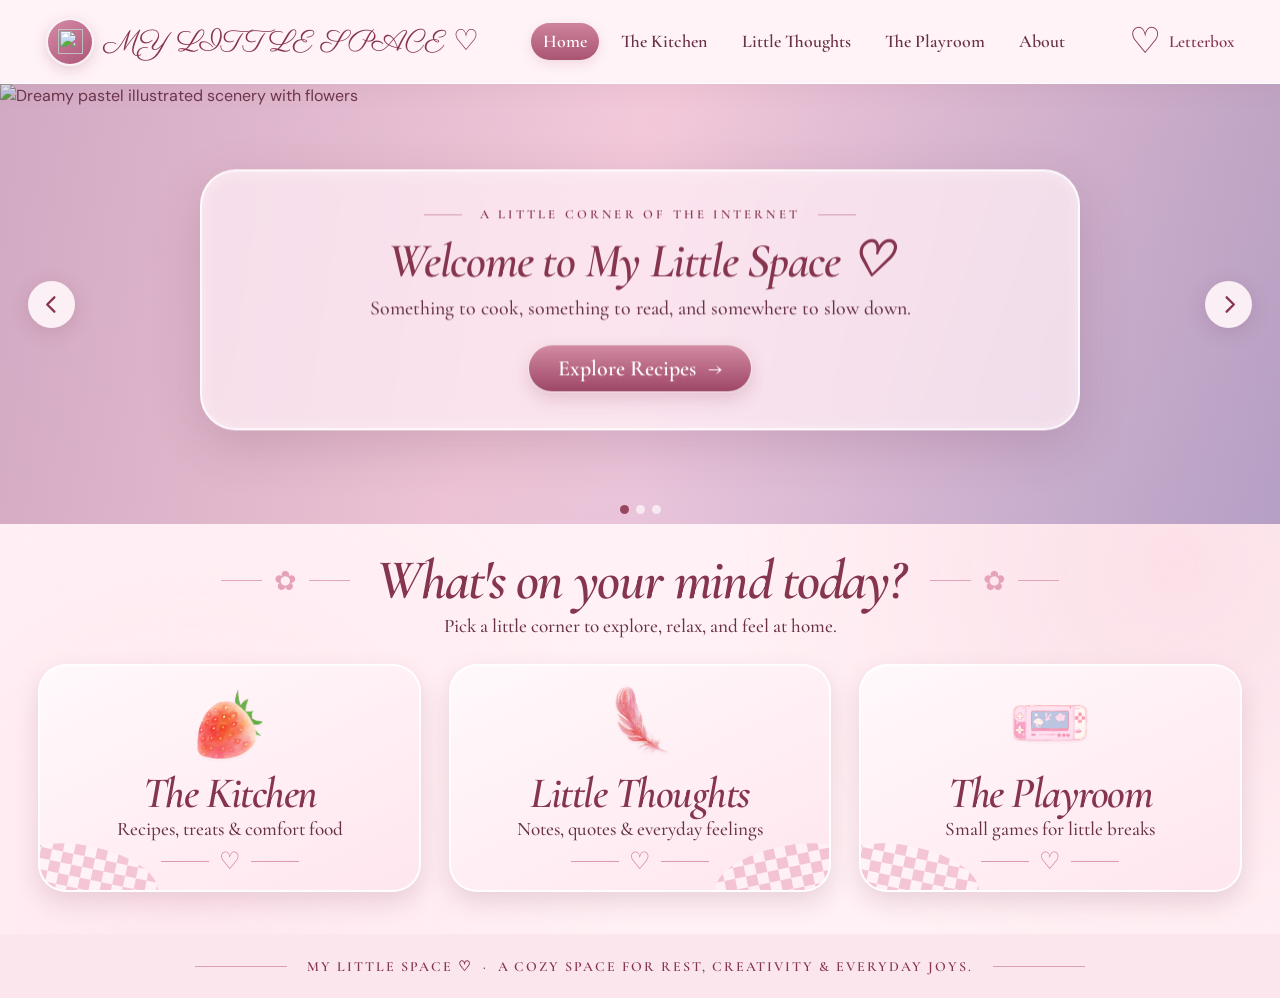
==== index.html @ 22b1b5f2 "Redesign About page with personal introduction and soft pink theme" ====
<!DOCTYPE html>
<html lang="en">
<head>
  <meta charset="UTF-8">
  <meta name="viewport" content="width=device-width, initial-scale=1.0">
  <meta name="theme-color" content="#fff1f5">
  <meta name="description" content="My Little Space — a cozy place for recipes, little thoughts and playful breaks.">
  <title>MY LITTLE SPACE ♡ | Home</title>

  <!-- working image carousel  -->
  <link href="https://cdn.jsdelivr.net/npm/bootstrap@5.3.2/dist/css/bootstrap.min.css" rel="stylesheet">

  <!-- elegant serif headlines, romantic brand lettering-->
  <link rel="preconnect" href="https://fonts.googleapis.com">
  <link rel="preconnect" href="https://fonts.gstatic.com" crossorigin>
  <link href="https://fonts.googleapis.com/css2?family=Cormorant+Garamond:ital,wght@0,400;0,500;0,600;1,400;1,500;1,600&family=DM+Sans:wght@400;500;600;700&family=Parisienne&display=swap" rel="stylesheet">

  <!-- homepage-only CSS-->
  <link rel="stylesheet" href="home.css">
  <link rel="icon" type="image/png" href="assets/favicon.png">
</head>
<body class="home-page">
  <header class="top-bar">
    <a href="index.html" class="brand-name" aria-label="My Little Space home">
      <span class="brand-home-icon" aria-hidden="true">
        <img src="assets/home.png" alt="">
      </span>
      <span>MY LITTLE SPACE <span class="brand-heart">♡</span></span>
    </a>

    <nav class="main-menu" aria-label="Main navigation">
      <a href="index.html" class="is-active" aria-current="page">Home</a>
      <a href="recipes.html">The Kitchen</a>
      <a href="notes.html">Little Thoughts</a>
      <a href="games.html">The Playroom</a>
      <a href="about.html">About</a>
    </nav>

    <a href="contact.html" class="letterbox-link" aria-label="Visit the Letterbox">
      <span aria-hidden="true">♡</span><span class="letterbox-label">Letterbox</span>
    </a>
  </header>

  <main>
    <!-- THREE-SLIDE BOOTSTRAP IMAGE CAROUSEL -->
    <section id="mainCarousel" class="carousel slide carousel-fade comfort-image-carousel"
      data-bs-ride="carousel" data-bs-interval="6500" aria-label="Featured spaces">

      <div class="carousel-indicators">
        <button type="button" data-bs-target="#mainCarousel" data-bs-slide-to="0" class="active"
          aria-current="true" aria-label="Show welcome slide"></button>
        <button type="button" data-bs-target="#mainCarousel" data-bs-slide-to="1"
          aria-label="Show notes slide"></button>
        <button type="button" data-bs-target="#mainCarousel" data-bs-slide-to="2"
          aria-label="Show games slide"></button>
      </div>

      <div class="carousel-inner">
        <div class="carousel-item active slide-one">
          <img class="carousel-photo"
            src="https://wallpaperbat.com/img/7223442-anime-girl-wallpaper-4k-girly-background-surreal-fairy.jpg"
            alt="Dreamy pastel illustrated scenery with flowers" fetchpriority="high">
          <div class="carousel-caption">
            <p class="slide-eyebrow">A LITTLE CORNER OF THE INTERNET</p>
            <h1>Welcome to My Little Space <span aria-hidden="true">♡</span></h1>
            <p class="slide-description">Something to cook, something to read, and somewhere to slow down.</p>
            <a href="recipes.html" class="comfort-button">Explore Recipes <span aria-hidden="true">→</span></a>
          </div>
        </div>

        <div class="carousel-item slide-two">
          <img class="carousel-photo"
            src="https://wallpaperbat.com/img/7223997-anime-girl-8k-ultra-hd-wallpaper.jpg"
            alt="Pastel illustrated scene" loading="lazy">
          <div class="carousel-caption">
            <p class="slide-eyebrow">LITTLE THOUGHTS</p>
            <h2>Some things are worth writing down.</h2>
            <p class="slide-description">Passing thoughts, comforting words, and moments worth keeping.</p>
            <a href="notes.html" class="comfort-button">Read My Notes <span aria-hidden="true">→</span></a>
          </div>
        </div>

        <div class="carousel-item slide-three">
          <img class="carousel-photo"
            src="https://wallpaperbat.com/img/7223920-anime-girl-wallpaper.jpg"
            alt="Whimsical illustrated scene" loading="lazy">
          <div class="carousel-caption">
            <p class="slide-eyebrow">TAKE A LITTLE BREAK</p>
            <h2>A little play never hurts.</h2>
            <p class="slide-description">Small games and gentle distractions for whenever you need a moment.</p>
            <a href="games.html" class="comfort-button">Visit the Playroom <span aria-hidden="true">→</span></a>
          </div>
        </div>
      </div>

      <button class="carousel-control-prev" type="button" data-bs-target="#mainCarousel"
        data-bs-slide="prev" aria-label="Previous slide">
        <span class="carousel-control-prev-icon" aria-hidden="true"></span>
      </button>
      <button class="carousel-control-next" type="button" data-bs-target="#mainCarousel"
        data-bs-slide="next" aria-label="Next slide">
        <span class="carousel-control-next-icon" aria-hidden="true"></span>
      </button>
    </section>

    <!--feature cards -->
    <section class="comfort-features" aria-labelledby="features-title">
      <div class="features-container">
        <div class="features-heading">
          <div class="decorated-heading">
            <span class="heading-flourish" aria-hidden="true">✿</span>
            <h2 id="features-title">What's on your mind today?</h2>
            <span class="heading-flourish" aria-hidden="true">✿</span>
          </div>
          <p>Pick a little corner to explore, relax, and feel at home.</p>
        </div>

        <div class="feature-grid">
          <button type="button" class="feature-card card-recipes" data-feature="recipes"
            aria-controls="recipes-detail" aria-expanded="false">
            <img src="assets/recipes.png" alt="" class="feature-icon" loading="lazy">
            <h3>The Kitchen</h3>
            <p>Recipes, treats &amp; comfort food</p>
            <span class="card-ornament" aria-hidden="true"><span></span>♡<span></span></span>
          </button>
          <button type="button" class="feature-card card-notes" data-feature="notes"
            aria-controls="notes-detail" aria-expanded="false">
            <img src="assets/notes.png" alt="" class="feature-icon" loading="lazy">
            <h3>Little Thoughts</h3>
            <p>Notes, quotes &amp; everyday feelings</p>
            <span class="card-ornament" aria-hidden="true"><span></span>♡<span></span></span>
          </button>
          <button type="button" class="feature-card card-games" data-feature="games"
            aria-controls="games-detail" aria-expanded="false">
            <img src="assets/games.png" alt="" class="feature-icon" loading="lazy">
            <h3>The Playroom</h3>
            <p>Small games for little breaks</p>
            <span class="card-ornament" aria-hidden="true"><span></span>♡<span></span></span>
          </button>
        </div>

        <div class="feature-details">
          <div class="feature-detail" id="recipes-detail" hidden>
            <h3>From My Kitchen ♡</h3>
            <p>Favourite recipes, meals I've tried, and desserts I want to remember.</p>
            <a href="recipes.html">Browse recipes →</a>
          </div>
          <div class="feature-detail" id="notes-detail" hidden>
            <h3>Dear Diary...</h3>
            <p>Sometimes it's a quote; sometimes it's a passing thought.</p>
            <a href="notes.html">Explore notes →</a>
          </div>
          <div class="feature-detail" id="games-detail" hidden>
            <h3>Time for a Little Break!</h3>
            <p>Play something small and enjoy a moment of fun.</p>
            <a href="games.html">Explore games →</a>
          </div>
        </div>
      </div>
    </section>
  </main>

  <footer class="comfort-footer">
    <span class="footer-line" aria-hidden="true"></span>
    <span>MY LITTLE SPACE ♡ &nbsp;·&nbsp; A COZY SPACE FOR REST, CREATIVITY &amp; EVERYDAY JOYS.</span>
    <span class="footer-line" aria-hidden="true"></span>
  </footer>

  <script src="https://cdn.jsdelivr.net/npm/bootstrap@5.3.2/dist/js/bootstrap.bundle.min.js"></script>
  <script>
    // Clicking a card reveals its content; clicking it again collapses the panel.
    const featureCards = document.querySelectorAll('.feature-card');
    const featureDetails = document.querySelectorAll('.feature-detail');
    featureCards.forEach((card) => {
      card.addEventListener('click', () => {
        const wasExpanded = card.getAttribute('aria-expanded') === 'true';
        featureCards.forEach((item) => {
          item.setAttribute('aria-expanded', 'false');
          item.classList.remove('selected');
        });
        featureDetails.forEach((detail) => { detail.hidden = true; });
        if (!wasExpanded) {
          card.setAttribute('aria-expanded', 'true');
          card.classList.add('selected');
          document.getElementById(card.dataset.feature + '-detail').hidden = false;
        }
      });
    });
  </script>
</body>
</html>
---- home.css ----
/* MY LITTLE SPACE — light pink homepage
   Separate from style.css so Recipes, Notes, Games, etc. keep their current styles.
*/
:root {
  --page-pink: #fff1f5;
  --rose-wash: #ffe7ef;
  --surface: #fff6f9;
  --rose: #bb6a86;
  --rose-deep: #86354f;
  --rose-dark: #693147;
  --rose-muted: #936476;
  --rose-line: #eac2d0;
  --display: "Cormorant Garamond", Georgia, serif;
  --brand: "Parisienne", "Cormorant Garamond", Georgia, serif;
  --body: "DM Sans", Arial, sans-serif;
}

*, *::before, *::after { box-sizing: border-box; }
html { scroll-behavior: smooth; }
body.home-page {
  min-width: 320px;
  margin: 0;
  background: var(--page-pink);
  color: var(--rose-dark);
  font-family: var(--body);
  overflow-x: hidden;
}
.home-page img { max-width: 100%; }
.home-page a { color: inherit; }
.home-page button { font: inherit; }
.home-page [hidden] { display: none !important; }
.home-page :focus-visible { outline: 3px solid var(--rose-deep); outline-offset: 5px; }

/* HEADER */
.home-page .top-bar {
  min-height: 84px;
  padding: 13px clamp(24px, 3.6vw, 64px);
  display: grid;
  grid-template-columns: max-content minmax(0, 1fr) max-content;
  align-items: center;
  gap: clamp(10px, 1.9vw, 27px);
  background: rgba(255, 243, 247, .98);
  border-bottom: 1px solid rgba(255,255,255,.82);
  box-shadow: 0 4px 24px rgba(133, 64, 92, .08);
  position: relative;
  z-index: 20;
}
.home-page .brand-name {
  display: inline-flex;
  gap: 10px;
  align-items: center;
  width: fit-content;
  text-decoration: none;
  color: var(--rose-deep);
  font-family: var(--brand);
  font-size: clamp(29px, 2.2vw, 36px);
  white-space: nowrap;
  line-height: 1;
}
.home-page .brand-flower {
  font-family: Georgia, serif;
  font-size: 31px;
  color: #e6a0b9;
  transform: rotate(-17deg);
}
.home-page .brand-heart { font-family: var(--display); }
.home-page .main-menu {
  display: flex;
  flex-wrap: wrap;
  align-items: center;
  justify-content: center;
  gap: clamp(5px, .8vw, 15px);
}
.home-page .brand-home-icon {
  display: inline-flex;
  align-items: center;
  justify-content: center;

  width: 48px;
  height: 48px;
  flex-shrink: 0;

  border-radius: 50%;
  background: linear-gradient(145deg, #d58aa6, #ad5678);
  border: 2px solid rgba(255, 255, 255, 0.9);

  box-shadow: 0 4px 14px rgba(134, 53, 79, 0.2);
  transition: transform 0.2s ease;
}

.home-page .brand-home-icon img {
  width: 25px;
  height: 25px;
  object-fit: contain;
}

.home-page .brand-name:hover .brand-home-icon {
  transform: translateY(-2px);
}

.home-page .main-menu a {
  color: var(--rose-dark);
  text-decoration: none;
  white-space: nowrap;
  font: 600 clamp(16px, 1.4vw, 20px)/1 var(--display);
  padding: 10px 12px;
  border-radius: 999px;
  transition: color .2s ease, background .2s ease, transform .2s ease;
}
.home-page .main-menu a:hover { color: var(--rose-deep); background: #ffe7ef; transform: translateY(-1px); }
.home-page .main-menu a.is-active,
.home-page .main-menu a[aria-current="page"] {
  color: white;
  background: linear-gradient(180deg, #ce839c, #aa5473);
  box-shadow: 0 4px 12px rgba(154, 61, 95, .14);
}
.home-page .letterbox-link {
  justify-self: end;
  display: inline-flex;
  align-items: center;
  gap: 8px;
  text-decoration: none;
  color: var(--rose-deep);
  font: 600 17px var(--display);
}
.home-page .letterbox-link > span:first-child { font-size: 36px; line-height: .6; font-weight: 400; }
.home-page .letterbox-link:hover { color: #bc6683; }

/* CAROUSEL: image background + central translucent glass panel */
.home-page #mainCarousel { background: #f8d9e4; }
.home-page #mainCarousel .carousel-item {
  position: relative;
  height: clamp(440px, 33vw, 500px);
  overflow: hidden;
  isolation: isolate;
  background: linear-gradient(120deg, #e4bed5, #f2c8d9 45%, #c5b3d9);
}
.home-page #mainCarousel .carousel-photo {
  position: absolute;
  inset: 0;
  display: block;
  width: 100%;
  height: 100%;
  object-fit: cover;
  object-position: center 46%;
}
.home-page #mainCarousel .carousel-item::before {
  content: "";
  position: absolute;
  inset: 0;
  z-index: 1;
  background: linear-gradient(90deg, rgba(110, 62, 98, .16), rgba(255, 216, 233, .06) 50%, rgba(100, 56, 89, .16));
  pointer-events: none;
}
.home-page #mainCarousel .carousel-caption {
  position: absolute;
  z-index: 2;
  top: 49%; left: 50%; right: auto; bottom: auto;
  transform: translate(-50%, -50%);
  width: min(880px, 78vw);
  max-width: none;
  padding: clamp(24px, 2.8vw, 44px) clamp(24px, 4vw, 54px);
  margin: 0;
  background: rgba(255, 239, 246, .73);
  color: var(--rose-deep);
  border: 2px solid rgba(255, 255, 255, .86);
  border-radius: 36px;
  box-shadow: 0 16px 50px rgba(102, 48, 78, .19), inset 0 1px 14px rgba(255,255,255,.4);
  -webkit-backdrop-filter: blur(12px);
  backdrop-filter: blur(12px);
  text-align: center;
}
.home-page .slide-eyebrow {
  display: flex;
  align-items: center;
  justify-content: center;
  gap: 18px;
  color: var(--rose-deep);
  font: 600 clamp(10px, 1vw, 14px)/1.3 var(--display);
  letter-spacing: .25em;
  margin: 0 0 12px;
}
.home-page .slide-eyebrow::before,
.home-page .slide-eyebrow::after {
  content: "";
  width: clamp(18px, 3vw, 45px);
  height: 1px;
  background: #d49aad;
}
.home-page #mainCarousel h1,
.home-page #mainCarousel h2 {
  margin: 0 0 5px;
  color: var(--rose-deep);
  font: italic 600 clamp(38px, 3.8vw, 57px)/1.07 var(--display);
  letter-spacing: -.025em;
  text-shadow: none;
}
.home-page #mainCarousel h2 { font-size: clamp(36px, 4vw, 61px); }
.home-page #mainCarousel .slide-description {
  color: var(--rose-dark);
  margin: 7px 0 21px;
  font: 500 clamp(15px, 1.55vw, 21px)/1.45 var(--display);
}
.home-page .comfort-button {
  display: inline-flex;
  justify-content: center;
  align-items: center;
  gap: 12px;
  min-width: 206px;
  padding: 11px 29px;
  border-radius: 999px;
  background: linear-gradient(180deg, #d38ba2, #9e4767);
  border: 1px solid rgba(255,255,255,.8);
  box-shadow: 0 7px 17px rgba(130, 46, 80, .18);
  color: white !important;
  text-decoration: none;
  font: 600 22px/1.1 var(--display);
  transition: transform .2s ease, box-shadow .2s ease;
}
.home-page .comfort-button:hover { transform: translateY(-3px); box-shadow: 0 11px 25px rgba(130,46,80,.27); }
.home-page #mainCarousel .carousel-control-prev,
.home-page #mainCarousel .carousel-control-next {
  z-index: 3;
  width: 8%;
  opacity: 1;
}
.home-page #mainCarousel .carousel-control-prev-icon,
.home-page #mainCarousel .carousel-control-next-icon {
  background-color: rgba(255, 247, 250, .91);
  background-size: 48% 48%;
  border-radius: 50%;
  width: 47px;
  height: 47px;
  box-shadow: 0 4px 20px rgba(104,52,77,.17);
}
.home-page #mainCarousel .carousel-control-prev-icon {
  background-image: url("data:image/svg+xml,%3Csvg xmlns='http://www.w3.org/2000/svg' viewBox='0 0 16 16'%3E%3Cpath fill='none' stroke='%2386354f' stroke-width='1.6' stroke-linecap='round' stroke-linejoin='round' d='m10 3-5 5 5 5'/%3E%3C/svg%3E");
}
.home-page #mainCarousel .carousel-control-next-icon {
  background-image: url("data:image/svg+xml,%3Csvg xmlns='http://www.w3.org/2000/svg' viewBox='0 0 16 16'%3E%3Cpath fill='none' stroke='%2386354f' stroke-width='1.6' stroke-linecap='round' stroke-linejoin='round' d='m6 3 5 5-5 5'/%3E%3C/svg%3E");
}
.home-page #mainCarousel .carousel-indicators { z-index: 3; bottom: 10px; gap: 7px; margin-bottom: 0; }
.home-page #mainCarousel .carousel-indicators button {
  width: 9px; height: 9px;
  margin: 0;
  border: none;
  border-radius: 50%;
  background: #fff7fa;
  opacity: .72;
}
.home-page #mainCarousel .carousel-indicators button.active { opacity: 1; background: #99475f; }

/* LOWER PINK SECTION */
.home-page .comfort-features {
  background: radial-gradient(circle at 15% 85%, #ffe7ef, transparent 40%),
              radial-gradient(circle at 92% 10%, #fce0e8, transparent 36%),
              #fff1f5;
  padding: 26px clamp(18px, 3vw, 45px) 42px;
}
.home-page .features-container { width: min(1290px, 100%); margin: 0 auto; }
.home-page .features-heading { text-align: center; margin-bottom: 24px; }
.home-page .decorated-heading { display: flex; align-items: center; justify-content: center; gap: clamp(8px, 2vw, 26px); }
.home-page .features-heading h2 {
  margin: 0;
  font: italic 600 clamp(40px, 4.4vw, 65px)/1.1 var(--display);
  color: var(--rose-deep);
  letter-spacing: -.03em;
}
.home-page .heading-flourish { display: flex; align-items: center; gap: 12px; color: #e6a2ba; font-size: 27px; }
.home-page .heading-flourish::before,
.home-page .heading-flourish::after { content: ""; height: 1px; width: clamp(15px, 3.2vw, 60px); background: #e1a6bb; }
.home-page .features-heading > p {
  color: var(--rose-dark);
  font: 500 clamp(16px, 1.5vw, 21px)/1.4 var(--display);
  margin: 1px 0 0;
}
.home-page .feature-grid {
  display: grid;
  grid-template-columns: repeat(3, minmax(0, 1fr));
  gap: clamp(18px, 2.15vw, 34px);
  width: 100%;
}
.home-page .feature-card {
  position: relative;
  overflow: hidden;
  isolation: isolate;
  display: flex;
  flex-direction: column;
  align-items: center;
  justify-content: center;
  width: 100%;
  min-height: 224px;
  padding: 15px 20px 17px;
  border: 2px solid rgba(255, 255, 255, .95);
  border-radius: 28px;
  background: linear-gradient(155deg, #fff9fc, #ffe6ee);
  color: var(--rose-dark);
  box-shadow: 0 10px 23px rgba(138, 70, 101, .18);
  cursor: pointer;
  text-align: center;
  transition: transform .25s ease, box-shadow .25s ease, border-color .25s ease;
}
.home-page .feature-card:hover,
.home-page .feature-card.selected { transform: translateY(-6px); box-shadow: 0 17px 30px rgba(138,70,101,.22); border-color: #efb5c8; }
/* Small decorative pink gingham corner */
.home-page .feature-card::before {
  content: "";
  position: absolute;
  bottom: -19px; left: -26px;
  width: 145px; height: 63px;
  z-index: -1;
  opacity: .65;
  transform: rotate(12deg);
  background: conic-gradient(#efb0c4 25%, #fff5f9 0 50%, #efb0c4 0 75%, #fff5f9 0) 0 0 / 22px 22px;
  border-radius: 55% 55% 0 0;
}
.home-page .card-notes::before { left: auto; right: -30px; transform: rotate(-12deg); }
.home-page .feature-icon {
  display: block;
  width: 102px;
  height: 86px;
  margin: 0 auto 3px;
  object-fit: contain;
  flex: none;
  filter: drop-shadow(0 2px 1px rgba(184,98,126,.08));
}
.home-page .feature-card h3 {
  font: italic 600 clamp(37px, 3.4vw, 51px)/1 var(--display);
  letter-spacing: -.035em;
  color: var(--rose-deep);
  margin: 2px 0 3px;
}
.home-page .feature-card p {
  margin: 0;
  color: var(--rose-dark);
  font: 500 clamp(16px, 1.5vw, 20px)/1.2 var(--display);
}
.home-page .card-ornament { margin-top: 8px; display: inline-flex; gap: 10px; align-items: center; font: 24px/1 Georgia, serif; color: #cb7292; }
.home-page .card-ornament span { display: block; width: 48px; height: 1px; background: #dc98b0; }

.home-page .feature-details { margin: 0 auto; width: min(740px, 100%); }
.home-page .feature-detail {
  margin-top: 23px;
  padding: 20px 28px;
  text-align: center;
  border: 1px solid #f0c2d1;
  border-radius: 22px;
  background: #fffafd;
  box-shadow: 0 8px 20px rgba(155,75,111,.09);
}
.home-page .feature-detail h3 { font: italic 600 35px/1.1 var(--display); color: var(--rose-deep); margin: 0 0 6px; }
.home-page .feature-detail p { margin: 0 0 7px; color: var(--rose-muted); }
.home-page .feature-detail a { color: var(--rose-deep); font-weight: 700; text-decoration-thickness: 1px; text-underline-offset: 4px; }

/* FOOTER */
.home-page .comfort-footer {
  display: flex;
  justify-content: center;
  align-items: center;
  gap: 20px;
  min-height: 64px;
  padding: 15px 25px;
  background: #fce6ee;
  color: var(--rose-deep);
  font: 600 14px/1.5 var(--display);
  letter-spacing: .14em;
  text-align: center;
}
.home-page .footer-line { display: block; flex: 0 1 92px; height: 1px; background: #dca0b5; }

/* TABLET + MOBILE */
@media (max-width: 1100px) {
  .home-page .top-bar { grid-template-columns: 1fr auto; row-gap: 9px; }
  .home-page .main-menu { order: 3; grid-column: 1 / -1; }
  .home-page .letterbox-link { grid-column: 2; grid-row: 1; }
  .home-page .feature-card h3 { font-size: clamp(34px, 3.7vw, 46px); }
  .home-page .feature-card p { font-size: 17px; }
}
@media (max-width: 760px) {
  .home-page .top-bar { padding: 15px 18px 12px; }
  .home-page .brand-name { font-size: clamp(27px, 4.5vw, 36px); }
  .home-page .main-menu { gap: 5px 7px; }
  .home-page .main-menu a { font-size: 17px; padding: 8px 10px; }
  .home-page #mainCarousel .carousel-item { height: 520px; }
  .home-page #mainCarousel .carousel-caption { width: min(580px, 82vw); padding: 31px 24px; }
  .home-page #mainCarousel .carousel-control-prev,
  .home-page #mainCarousel .carousel-control-next { width: 9%; }
  .home-page #mainCarousel .carousel-control-prev-icon,
  .home-page #mainCarousel .carousel-control-next-icon { width: 35px; height: 35px; }
  .home-page .feature-grid { grid-template-columns: 1fr; width: min(450px, 100%); margin: 0 auto; gap: 20px; }
  .home-page .feature-card { min-height: 240px; }
  .home-page .feature-icon { width: 112px; height: 100px; }
  .home-page .features-heading { margin-bottom: 27px; }
  .home-page .features-heading h2 { font-size: clamp(38px, 7vw, 54px); }
  .home-page .heading-flourish::before,
  .home-page .heading-flourish::after { display: none; }
  .home-page .feature-card h3 { font-size: 49px; }
}
@media (max-width: 460px) {
  .home-page .brand-flower { font-size: 24px; }
  .home-page .brand-name { font-size: 26px; }
  .home-page .letterbox-label { display: none; }
  .home-page .main-menu a { font-size: 15px; padding: 7px 8px; }
  .home-page #mainCarousel .carousel-item { height: 495px; }
  .home-page #mainCarousel .carousel-caption { width: 85vw; border-radius: 24px; padding: 26px 17px; }
  .home-page #mainCarousel h1,
  .home-page #mainCarousel h2 { font-size: clamp(34px, 9vw, 43px); }
  .home-page #mainCarousel .slide-description { font-size: 18px; }
  .home-page .slide-eyebrow { letter-spacing: .11em; }
  .home-page .comfort-button { min-width: 0; font-size: 19px; padding: 11px 19px; }
  .home-page .heading-flourish { display: none; }
  .home-page .features-heading > p { font-size: 19px; }
  .home-page .comfort-footer { font-size: 12px; letter-spacing: .08em; }
  .home-page .footer-line { display: none; }
}
@media (prefers-reduced-motion: reduce) {
  html { scroll-behavior: auto; }
  .home-page *, .home-page *::before, .home-page *::after {
    transition-duration: .01ms !important;
    animation-duration: .01ms !important;
  }
}
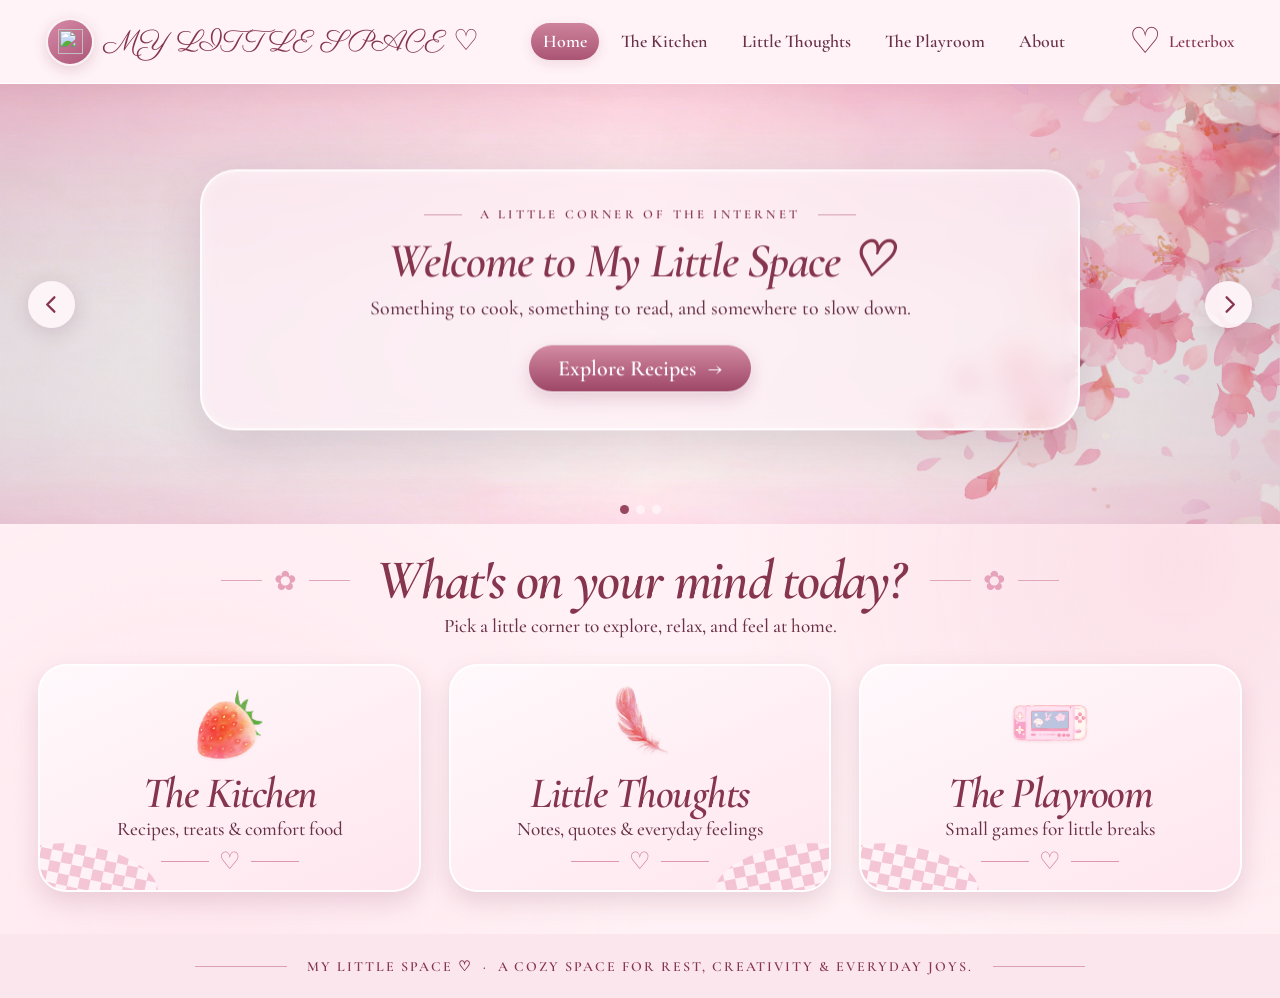
==== commit 1c44e641: "Replace carousel backgrounds with custom designs" ====
--- a/index.html
+++ b/index.html
@@ -57,9 +57,12 @@
 
       <div class="carousel-inner">
         <div class="carousel-item active slide-one">
-          <img class="carousel-photo"
-            src="https://wallpaperbat.com/img/7223442-anime-girl-wallpaper-4k-girly-background-surreal-fairy.jpg"
-            alt="Dreamy pastel illustrated scenery with flowers" fetchpriority="high">
+          <img
+            class="carousel-photo"
+            src="assets/1.png"
+            alt="My Little Space welcome background"
+            fetchpriority="high"
+          >
           <div class="carousel-caption">
             <p class="slide-eyebrow">A LITTLE CORNER OF THE INTERNET</p>
             <h1>Welcome to My Little Space <span aria-hidden="true">♡</span></h1>
@@ -69,9 +72,12 @@
         </div>
 
         <div class="carousel-item slide-two">
-          <img class="carousel-photo"
-            src="https://wallpaperbat.com/img/7223997-anime-girl-8k-ultra-hd-wallpaper.jpg"
-            alt="Pastel illustrated scene" loading="lazy">
+          <img
+            class="carousel-photo"
+            src="assets/2.png"
+            alt="My Little Space notes background"
+            loading="lazy"
+          >
           <div class="carousel-caption">
             <p class="slide-eyebrow">LITTLE THOUGHTS</p>
             <h2>Some things are worth writing down.</h2>
@@ -81,9 +87,12 @@
         </div>
 
         <div class="carousel-item slide-three">
-          <img class="carousel-photo"
-            src="https://wallpaperbat.com/img/7223920-anime-girl-wallpaper.jpg"
-            alt="Whimsical illustrated scene" loading="lazy">
+          <img
+            class="carousel-photo"
+            src="assets/3.png"
+            alt="My Little Space games background"
+            loading="lazy"
+          >
           <div class="carousel-caption">
             <p class="slide-eyebrow">TAKE A LITTLE BREAK</p>
             <h2>A little play never hurts.</h2>
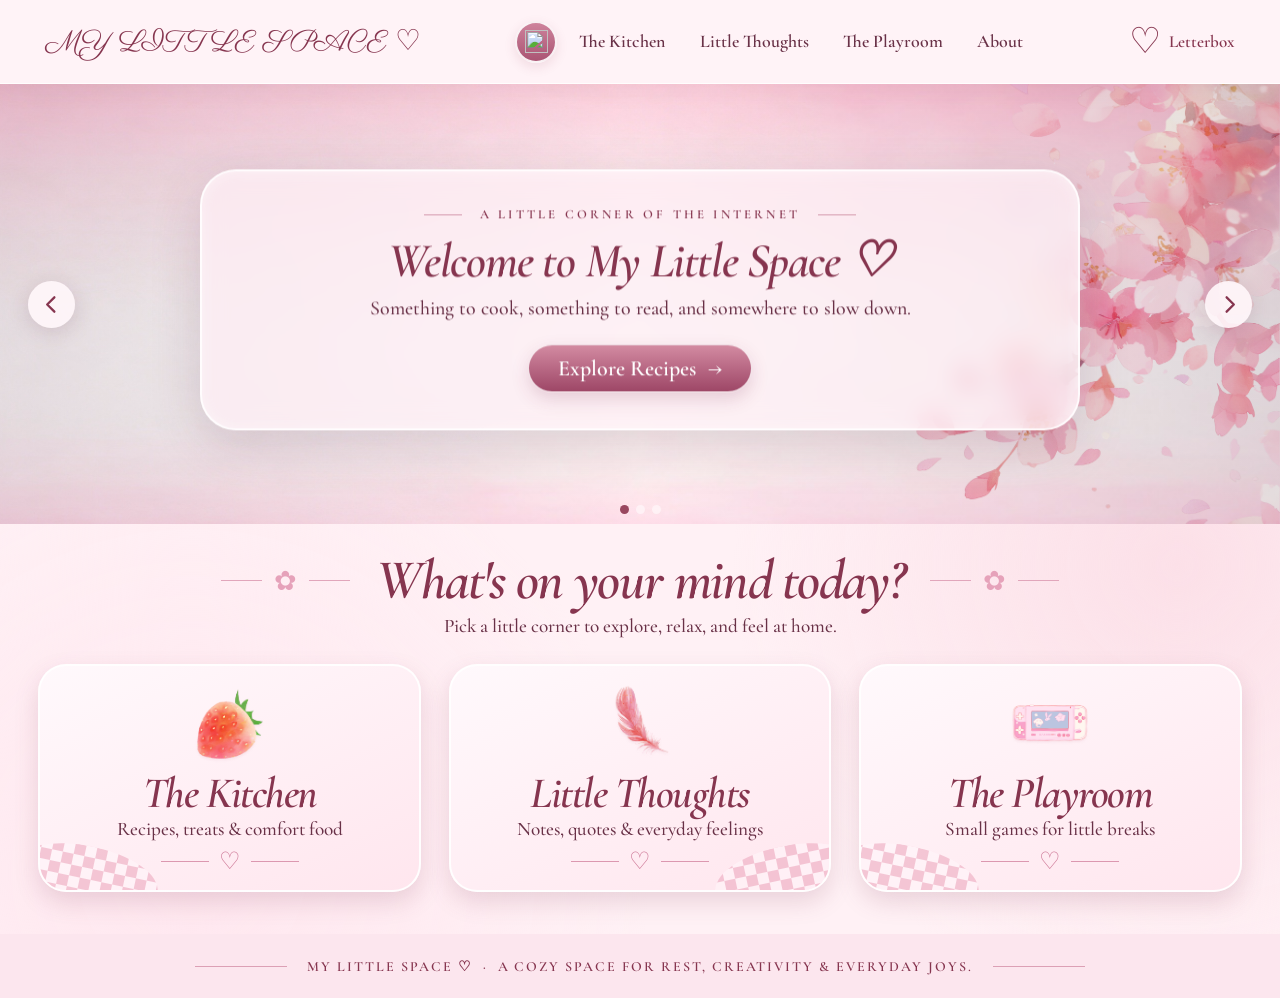
==== commit 4ba3eaa6: "Replaced the "home" on nav bar with icon" ====
--- a/index.html
+++ b/index.html
@@ -22,14 +22,16 @@
 <body class="home-page">
   <header class="top-bar">
     <a href="index.html" class="brand-name" aria-label="My Little Space home">
-      <span class="brand-home-icon" aria-hidden="true">
-        <img src="assets/home.png" alt="">
-      </span>
       <span>MY LITTLE SPACE <span class="brand-heart">♡</span></span>
     </a>
-
     <nav class="main-menu" aria-label="Main navigation">
-      <a href="index.html" class="is-active" aria-current="page">Home</a>
+      <a href="index.html"
+        class="nav-home"
+        aria-label="Home"
+        aria-current="page"
+        title="Home">
+        <img src="assets/home.png" alt="">
+      </a>
       <a href="recipes.html">The Kitchen</a>
       <a href="notes.html">Little Thoughts</a>
       <a href="games.html">The Playroom</a>
--- a/home.css
+++ b/home.css
@@ -367,6 +367,51 @@
   text-align: center;
 }
 .home-page .footer-line { display: block; flex: 0 1 92px; height: 1px; background: #dca0b5; }
+
+
+/* Circular Home icon in navigation */
+.main-menu a.nav-home,
+.main-menu a.nav-home:visited {
+  display: inline-flex;
+  align-items: center;
+  justify-content: center;
+
+  width: 42px;
+  height: 42px;
+  padding: 0;
+
+  background: linear-gradient(145deg, #d58aa6, #ad5678);
+  border: 2px solid rgba(255, 255, 255, 0.9);
+  border-radius: 50%;
+
+  box-shadow: 0 4px 12px rgba(134, 53, 79, 0.2);
+
+  transition: transform 0.25s ease,
+              box-shadow 0.25s ease;
+}
+
+.main-menu .nav-home img {
+  width: 23px;
+  height: 23px;
+  object-fit: contain;
+}
+
+.main-menu a.nav-home:hover {
+  transform: translateY(-3px);
+  box-shadow: 0 6px 18px rgba(134, 53, 79, 0.3);
+}
+
+@media (max-width: 480px) {
+  .main-menu a.nav-home {
+    width: 36px;
+    height: 36px;
+  }
+
+  .main-menu .nav-home img {
+    width: 20px;
+    height: 20px;
+  }
+}
 
 /* TABLET + MOBILE */
 @media (max-width: 1100px) {
